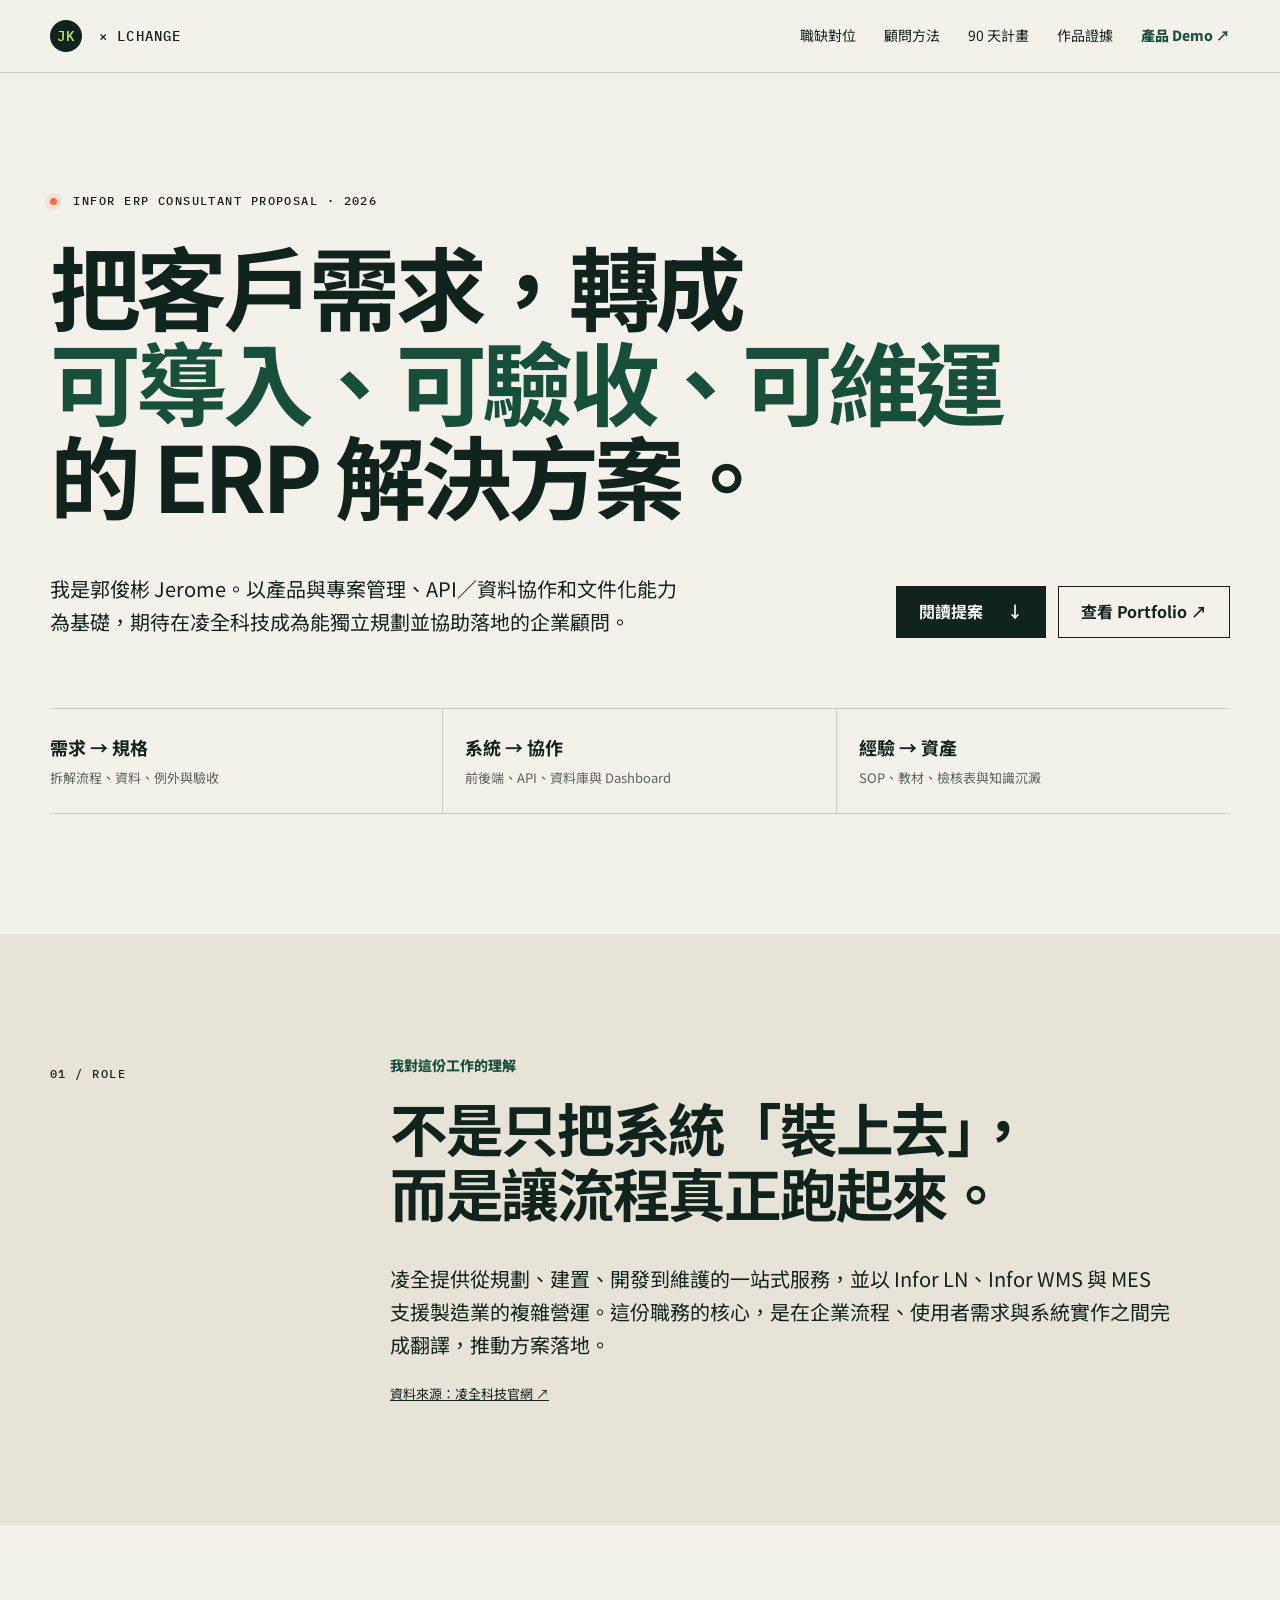
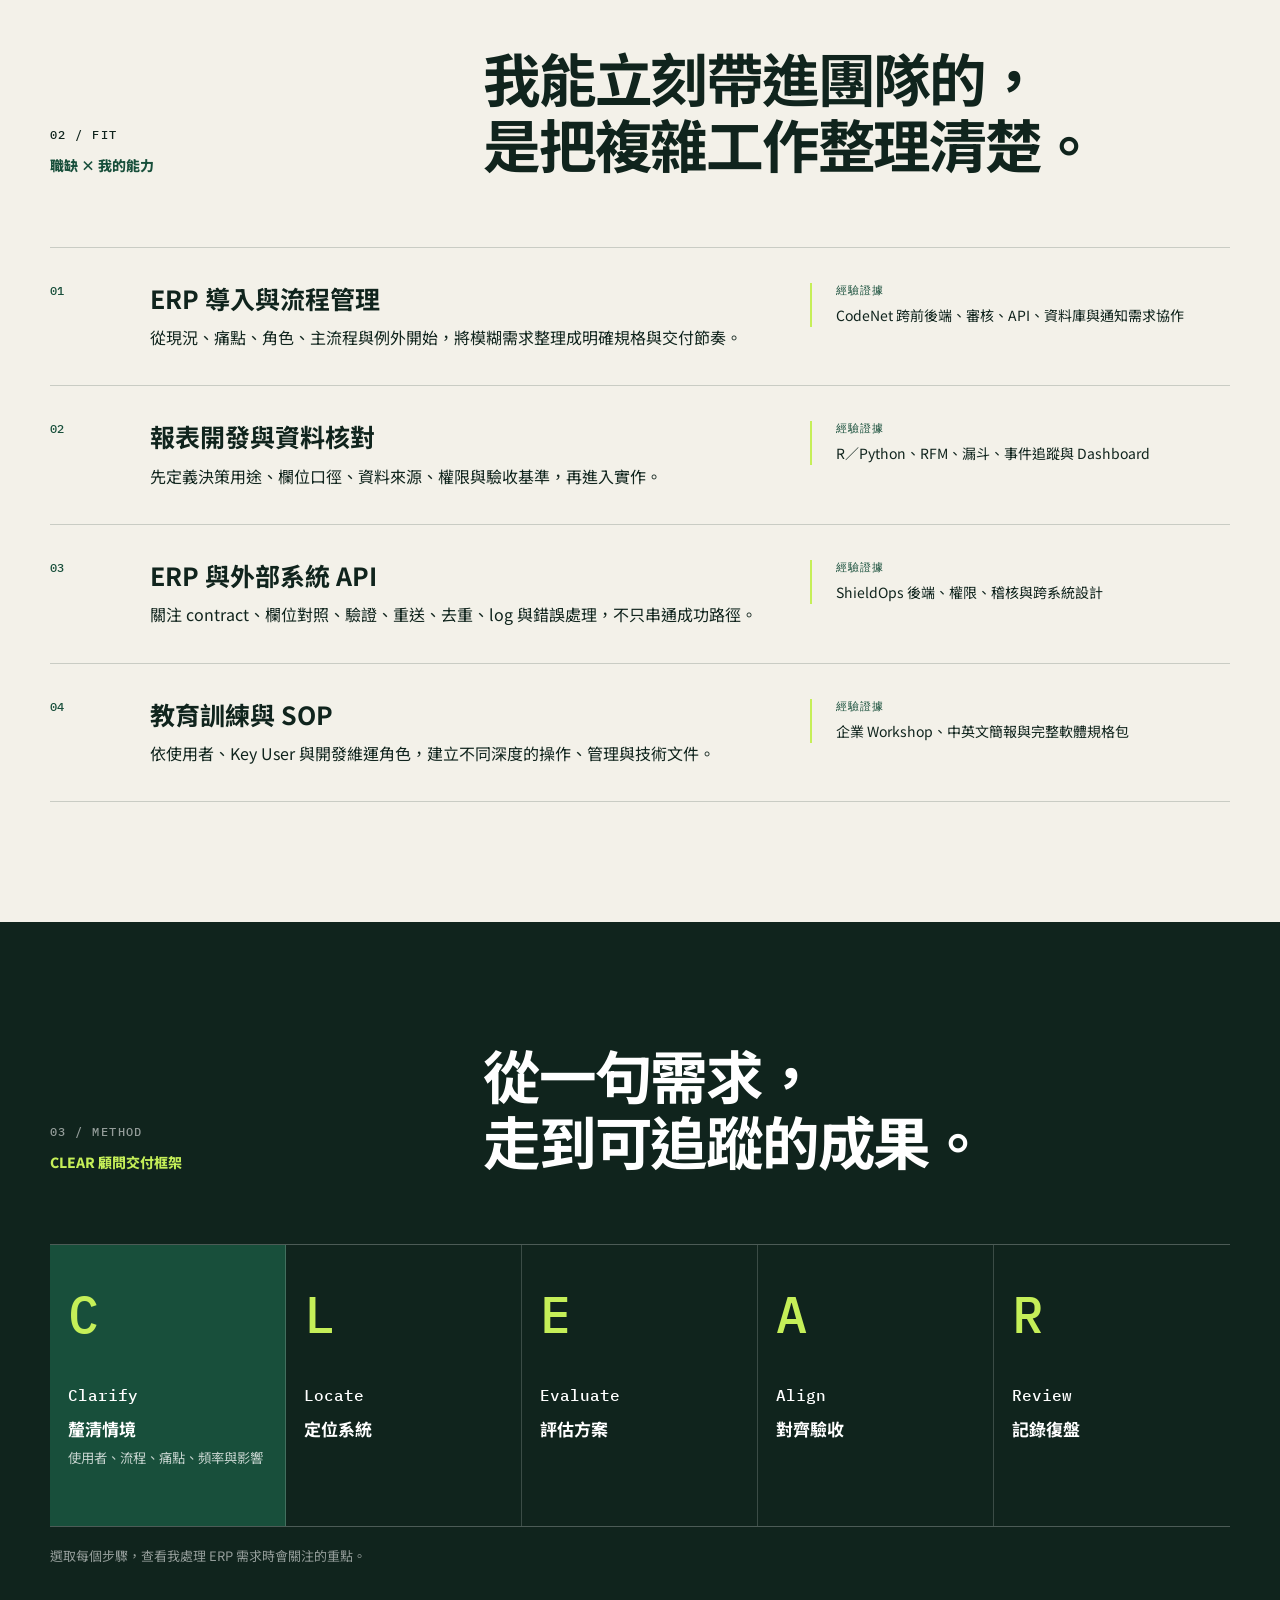
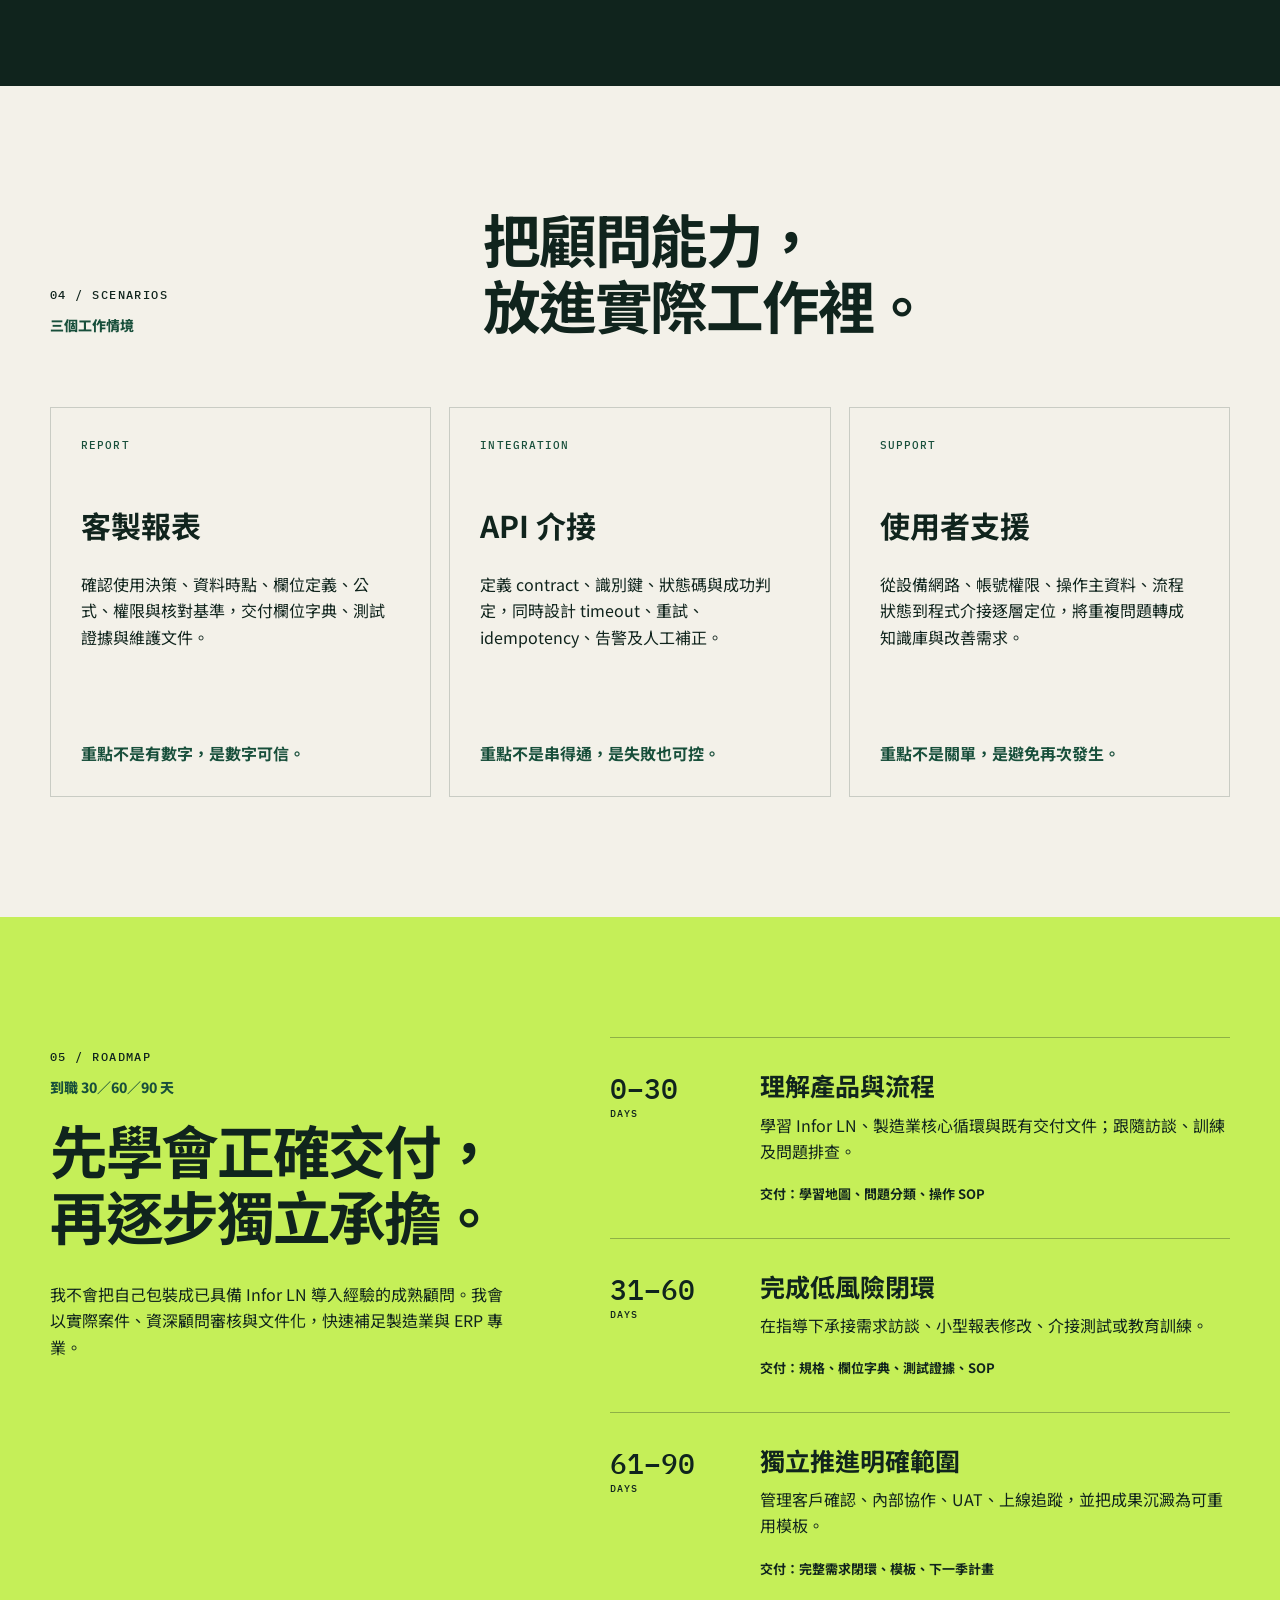
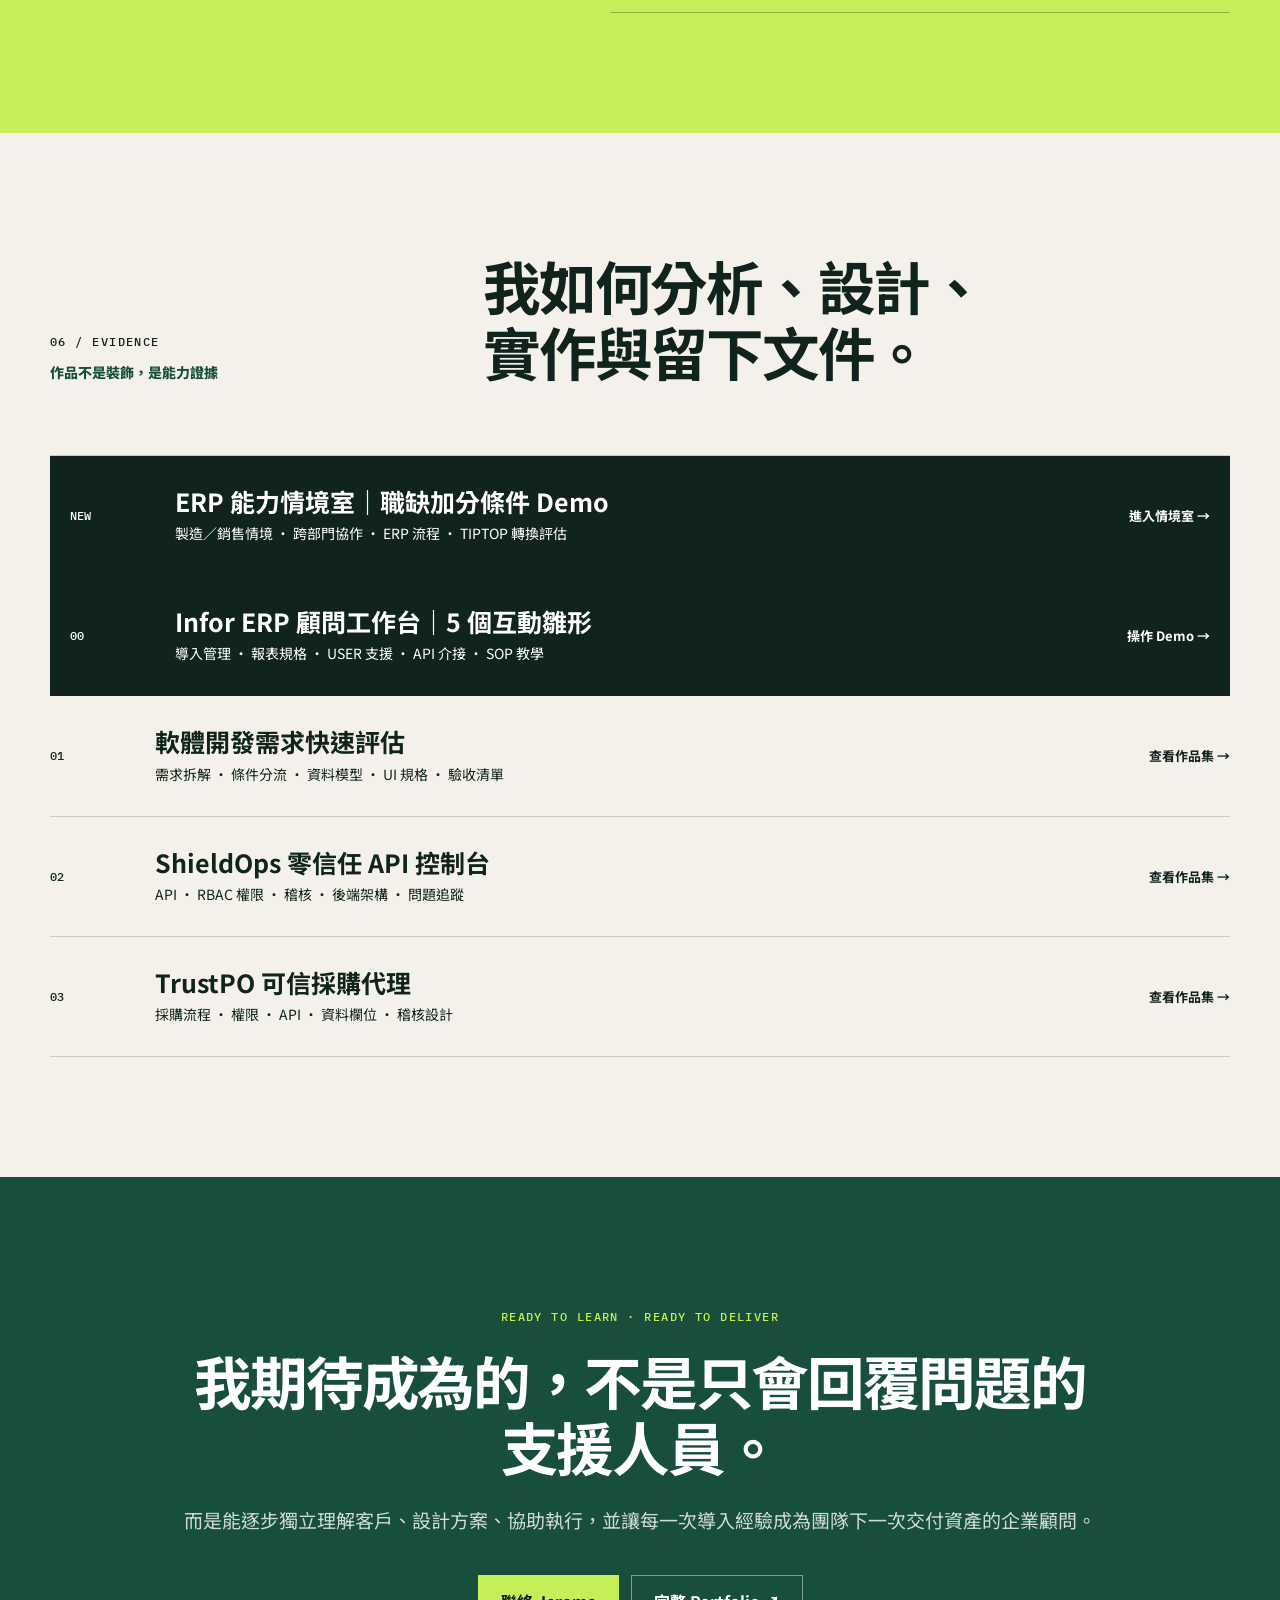
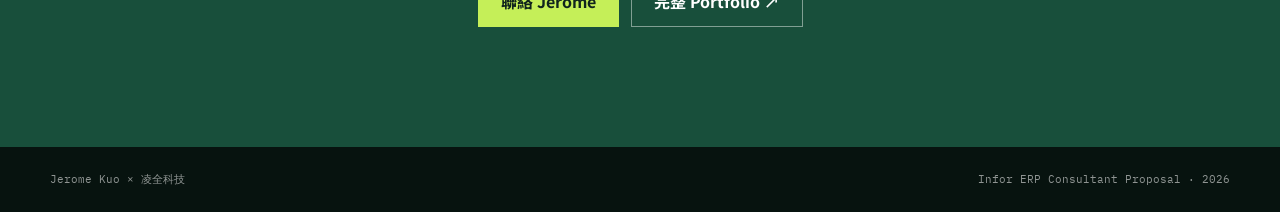
==== index.html @ cfd9006b "Launch ERP consultant proposal demos" ====
<!doctype html>
<html lang="zh-Hant">
<head>
  <meta charset="utf-8">
  <meta name="viewport" content="width=device-width, initial-scale=1">
  <meta name="description" content="Jerome Kuo 應徵凌全科技 Infor ERP 企業顧問的個人提案網站。">
  <meta name="theme-color" content="#07130f">
  <title>Jerome Kuo × 凌全科技｜Infor ERP 顧問提案</title>
  <link rel="preconnect" href="https://fonts.googleapis.com">
  <link rel="preconnect" href="https://fonts.gstatic.com" crossorigin>
  <link href="https://fonts.googleapis.com/css2?family=IBM+Plex+Mono:wght@400;500&family=Noto+Sans+TC:wght@400;500;600;700;800;900&display=swap" rel="stylesheet">
  <link rel="stylesheet" href="styles.css">
</head>
<body>
  <div class="progress" aria-hidden="true"><span id="progressBar"></span></div>
  <header class="nav-wrap">
    <nav class="nav container" aria-label="主要導覽">
      <a class="brand" href="#top" aria-label="回到頁首"><span>JK</span> × LCHANGE</a>
      <button class="menu-button" id="menuButton" aria-expanded="false" aria-controls="navLinks">選單</button>
      <div class="nav-links" id="navLinks">
        <a href="#fit">職缺對位</a>
        <a href="#method">顧問方法</a>
        <a href="#roadmap">90 天計畫</a>
        <a href="#work">作品證據</a>
        <a class="demo-nav" href="demos.html">產品 Demo ↗</a>
      </div>
    </nav>
  </header>

  <main id="top">
    <section class="hero container section">
      <div class="eyebrow"><span class="live-dot"></span> INFOR ERP CONSULTANT PROPOSAL · 2026</div>
      <h1>把客戶需求，轉成<br><em>可導入、可驗收、可維運</em><br>的 ERP 解決方案。</h1>
      <div class="hero-bottom">
        <p class="lead">我是郭俊彬 Jerome。以產品與專案管理、API／資料協作和文件化能力為基礎，期待在凌全科技成為能獨立規劃並協助落地的企業顧問。</p>
        <div class="hero-actions">
          <a class="button primary" href="#proposal">閱讀提案 <span>↓</span></a>
          <a class="button secondary" href="https://jjfishjj.github.io/jeromeresume/" target="_blank" rel="noreferrer">查看 Portfolio ↗</a>
        </div>
      </div>
      <div class="hero-stats" aria-label="能力摘要">
        <div><strong>需求 → 規格</strong><span>拆解流程、資料、例外與驗收</span></div>
        <div><strong>系統 → 協作</strong><span>前後端、API、資料庫與 Dashboard</span></div>
        <div><strong>經驗 → 資產</strong><span>SOP、教材、檢核表與知識沉澱</span></div>
      </div>
    </section>

    <section class="statement section" id="proposal">
      <div class="container statement-grid">
        <p class="section-no">01 / ROLE</p>
        <div>
          <p class="kicker">我對這份工作的理解</p>
          <h2>不是只把系統「裝上去」，<br>而是讓流程真正跑起來。</h2>
          <p class="body-large">凌全提供從規劃、建置、開發到維護的一站式服務，並以 Infor LN、Infor WMS 與 MES 支援製造業的複雜營運。這份職務的核心，是在企業流程、使用者需求與系統實作之間完成翻譯，推動方案落地。</p>
          <a class="text-link" href="https://www.lchange.tech/" target="_blank" rel="noreferrer">資料來源：凌全科技官網 ↗</a>
        </div>
      </div>
    </section>

    <section class="section container" id="fit">
      <div class="section-head">
        <div><p class="section-no">02 / FIT</p><p class="kicker">職缺 × 我的能力</p></div>
        <h2>我能立刻帶進團隊的，<br>是把複雜工作整理清楚。</h2>
      </div>
      <div class="fit-list">
        <article class="fit-row reveal">
          <span class="fit-index">01</span>
          <div><h3>ERP 導入與流程管理</h3><p>從現況、痛點、角色、主流程與例外開始，將模糊需求整理成明確規格與交付節奏。</p></div>
          <div class="evidence"><span>經驗證據</span>CodeNet 跨前後端、審核、API、資料庫與通知需求協作</div>
        </article>
        <article class="fit-row reveal">
          <span class="fit-index">02</span>
          <div><h3>報表開發與資料核對</h3><p>先定義決策用途、欄位口徑、資料來源、權限與驗收基準，再進入實作。</p></div>
          <div class="evidence"><span>經驗證據</span>R／Python、RFM、漏斗、事件追蹤與 Dashboard</div>
        </article>
        <article class="fit-row reveal">
          <span class="fit-index">03</span>
          <div><h3>ERP 與外部系統 API</h3><p>關注 contract、欄位對照、驗證、重送、去重、log 與錯誤處理，不只串通成功路徑。</p></div>
          <div class="evidence"><span>經驗證據</span>ShieldOps 後端、權限、稽核與跨系統設計</div>
        </article>
        <article class="fit-row reveal">
          <span class="fit-index">04</span>
          <div><h3>教育訓練與 SOP</h3><p>依使用者、Key User 與開發維運角色，建立不同深度的操作、管理與技術文件。</p></div>
          <div class="evidence"><span>經驗證據</span>企業 Workshop、中英文簡報與完整軟體規格包</div>
        </article>
      </div>
    </section>

    <section class="method section" id="method">
      <div class="container">
        <div class="section-head light">
          <div><p class="section-no">03 / METHOD</p><p class="kicker">CLEAR 顧問交付框架</p></div>
          <h2>從一句需求，<br>走到可追蹤的成果。</h2>
        </div>
        <div class="method-steps">
          <article class="method-step active" tabindex="0"><b>C</b><h3>Clarify</h3><p>釐清情境</p><small>使用者、流程、痛點、頻率與影響</small></article>
          <article class="method-step" tabindex="0"><b>L</b><h3>Locate</h3><p>定位系統</p><small>模組、主資料、交易與資料主責</small></article>
          <article class="method-step" tabindex="0"><b>E</b><h3>Evaluate</h3><p>評估方案</p><small>標準功能、設定、報表、介接或客製</small></article>
          <article class="method-step" tabindex="0"><b>A</b><h3>Align</h3><p>對齊驗收</p><small>欄位、規則、權限、測試與完成定義</small></article>
          <article class="method-step" tabindex="0"><b>R</b><h3>Review</h3><p>記錄復盤</p><small>SIT／UAT、上線、SOP 與模板沉澱</small></article>
        </div>
        <p class="method-note">選取每個步驟，查看我處理 ERP 需求時會關注的重點。</p>
      </div>
    </section>

    <section class="section container" id="scenario">
      <div class="section-head">
        <div><p class="section-no">04 / SCENARIOS</p><p class="kicker">三個工作情境</p></div>
        <h2>把顧問能力，<br>放進實際工作裡。</h2>
      </div>
      <div class="scenario-grid">
        <article class="scenario reveal"><span>REPORT</span><h3>客製報表</h3><p>確認使用決策、資料時點、欄位定義、公式、權限與核對基準，交付欄位字典、測試證據與維護文件。</p><strong>重點不是有數字，是數字可信。</strong></article>
        <article class="scenario reveal"><span>INTEGRATION</span><h3>API 介接</h3><p>定義 contract、識別鍵、狀態碼與成功判定，同時設計 timeout、重試、idempotency、告警及人工補正。</p><strong>重點不是串得通，是失敗也可控。</strong></article>
        <article class="scenario reveal"><span>SUPPORT</span><h3>使用者支援</h3><p>從設備網路、帳號權限、操作主資料、流程狀態到程式介接逐層定位，將重複問題轉成知識庫與改善需求。</p><strong>重點不是關單，是避免再次發生。</strong></article>
      </div>
    </section>

    <section class="roadmap section" id="roadmap">
      <div class="container roadmap-grid">
        <div class="roadmap-intro"><p class="section-no">05 / ROADMAP</p><p class="kicker">到職 30／60／90 天</p><h2>先學會正確交付，<br>再逐步獨立承擔。</h2><p>我不會把自己包裝成已具備 Infor LN 導入經驗的成熟顧問。我會以實際案件、資深顧問審核與文件化，快速補足製造業與 ERP 專業。</p></div>
        <div class="timeline">
          <article class="timeline-item reveal"><div class="day">0–30<small>DAYS</small></div><div><h3>理解產品與流程</h3><p>學習 Infor LN、製造業核心循環與既有交付文件；跟隨訪談、訓練及問題排查。</p><span>交付：學習地圖、問題分類、操作 SOP</span></div></article>
          <article class="timeline-item reveal"><div class="day">31–60<small>DAYS</small></div><div><h3>完成低風險閉環</h3><p>在指導下承接需求訪談、小型報表修改、介接測試或教育訓練。</p><span>交付：規格、欄位字典、測試證據、SOP</span></div></article>
          <article class="timeline-item reveal"><div class="day">61–90<small>DAYS</small></div><div><h3>獨立推進明確範圍</h3><p>管理客戶確認、內部協作、UAT、上線追蹤，並把成果沉澱為可重用模板。</p><span>交付：完整需求閉環、模板、下一季計畫</span></div></article>
        </div>
      </div>
    </section>

    <section class="section container" id="work">
      <div class="section-head">
        <div><p class="section-no">06 / EVIDENCE</p><p class="kicker">作品不是裝飾，是能力證據</p></div>
        <h2>我如何分析、設計、<br>實作與留下文件。</h2>
      </div>
      <div class="work-list">
        <a class="work-item featured" href="fit-demos.html"><span>NEW</span><div><h3>ERP 能力情境室｜職缺加分條件 Demo</h3><p>製造／銷售情境 · 跨部門協作 · ERP 流程 · TIPTOP 轉換評估</p></div><b>進入情境室 →</b></a>
        <a class="work-item featured" href="demos.html"><span>00</span><div><h3>Infor ERP 顧問工作台｜5 個互動雛形</h3><p>導入管理 · 報表規格 · USER 支援 · API 介接 · SOP 教學</p></div><b>操作 Demo →</b></a>
        <a class="work-item" href="https://jjfishjj.github.io/jeromeresume/" target="_blank" rel="noreferrer"><span>01</span><div><h3>軟體開發需求快速評估</h3><p>需求拆解 · 條件分流 · 資料模型 · UI 規格 · 驗收清單</p></div><b>查看作品集 →</b></a>
        <a class="work-item" href="https://jjfishjj.github.io/jeromeresume/" target="_blank" rel="noreferrer"><span>02</span><div><h3>ShieldOps 零信任 API 控制台</h3><p>API · RBAC 權限 · 稽核 · 後端架構 · 問題追蹤</p></div><b>查看作品集 →</b></a>
        <a class="work-item" href="https://jjfishjj.github.io/jeromeresume/" target="_blank" rel="noreferrer"><span>03</span><div><h3>TrustPO 可信採購代理</h3><p>採購流程 · 權限 · API · 資料欄位 · 稽核設計</p></div><b>查看作品集 →</b></a>
      </div>
    </section>

    <section class="closing section">
      <div class="container">
        <p class="eyebrow">READY TO LEARN · READY TO DELIVER</p>
        <h2>我期待成為的，不是只會回覆問題的支援人員。</h2>
        <p>而是能逐步獨立理解客戶、設計方案、協助執行，並讓每一次導入經驗成為團隊下一次交付資產的企業顧問。</p>
        <div class="closing-actions"><a class="button primary" href="https://tw.linkedin.com/in/kuo-jun-bin-%EC%A4%80%EB%B9%88-jerome-0a224490" target="_blank" rel="noreferrer">聯絡 Jerome</a><a class="button ghost" href="https://jjfishjj.github.io/jeromeresume/" target="_blank" rel="noreferrer">完整 Portfolio ↗</a></div>
      </div>
    </section>
  </main>

  <footer><div class="container"><span>Jerome Kuo × 凌全科技</span><span>Infor ERP Consultant Proposal · 2026</span></div></footer>
  <script src="script.js"></script>
</body>
</html>
---- styles.css ----
:root{--ink:#10241d;--paper:#f3f1e9;--cream:#e7e3d6;--green:#184f3b;--lime:#c5ef58;--orange:#ff6b42;--line:rgba(16,36,29,.18);--white:#fff;--max:1180px}*{box-sizing:border-box}html{scroll-behavior:smooth}body{margin:0;background:var(--paper);color:var(--ink);font-family:"Noto Sans TC",sans-serif;line-height:1.65}a{color:inherit}.container{width:min(var(--max),calc(100% - 48px));margin:auto}.section{padding:120px 0}.progress{position:fixed;top:0;left:0;right:0;height:3px;z-index:100;background:transparent}.progress span{display:block;width:0;height:100%;background:var(--lime)}.nav-wrap{position:sticky;top:0;z-index:90;background:rgba(243,241,233,.9);backdrop-filter:blur(16px);border-bottom:1px solid var(--line)}.nav{height:72px;display:flex;align-items:center;justify-content:space-between}.brand{font:500 14px "IBM Plex Mono",monospace;text-decoration:none;letter-spacing:.08em}.brand span{display:inline-grid;place-items:center;width:32px;height:32px;margin-right:8px;background:var(--ink);color:var(--lime);border-radius:50%}.nav-links{display:flex;gap:28px}.nav-links a{font-size:14px;text-decoration:none}.nav-links a:hover{color:var(--green)}.menu-button{display:none;background:transparent;border:1px solid var(--line);padding:8px 12px}.hero{min-height:calc(100vh - 72px);display:flex;flex-direction:column;justify-content:center}.eyebrow,.section-no{font:500 12px "IBM Plex Mono",monospace;letter-spacing:.12em;text-transform:uppercase}.live-dot{display:inline-block;width:7px;height:7px;margin-right:8px;background:var(--orange);border-radius:50%;box-shadow:0 0 0 5px rgba(255,107,66,.12)}h1{font-size:clamp(48px,7.1vw,96px);line-height:1.04;letter-spacing:-.05em;margin:30px 0 50px;max-width:1100px}h1 em{font-style:normal;color:var(--green)}.hero-bottom{display:grid;grid-template-columns:1.35fr 1fr;gap:80px;align-items:end}.lead{font-size:20px;max-width:680px;margin:0}.hero-actions{display:flex;gap:12px;justify-content:flex-end}.button{display:inline-flex;align-items:center;justify-content:center;gap:24px;min-height:52px;padding:0 22px;border:1px solid var(--ink);font-weight:700;text-decoration:none;transition:.2s}.button:hover{transform:translateY(-2px)}.button.primary{background:var(--ink);color:var(--white)}.button.primary:hover{background:var(--green)}.button.secondary{background:transparent}.hero-stats{display:grid;grid-template-columns:repeat(3,1fr);margin-top:70px;border-top:1px solid var(--line);border-bottom:1px solid var(--line)}.hero-stats div{padding:24px 22px;border-right:1px solid var(--line)}.hero-stats div:first-child{padding-left:0}.hero-stats div:last-child{border:0}.hero-stats strong,.hero-stats span{display:block}.hero-stats strong{font-size:18px}.hero-stats span{font-size:13px;opacity:.68;margin-top:5px}.statement{background:var(--cream)}.statement-grid{display:grid;grid-template-columns:1fr 3fr;gap:60px}.kicker{font-size:14px;font-weight:800;color:var(--green);margin:0 0 18px}.statement h2,.section-head h2,.roadmap h2,.closing h2{font-size:clamp(34px,4.5vw,62px);line-height:1.14;letter-spacing:-.04em;margin:0}.body-large{font-size:20px;max-width:780px;margin:36px 0 18px}.text-link{font-size:13px}.section-head{display:grid;grid-template-columns:1fr 2fr;gap:60px;margin-bottom:70px;align-items:end}.section-head>div p:last-child{margin-bottom:0}.fit-list{border-top:1px solid var(--line)}.fit-row{display:grid;grid-template-columns:70px 1.5fr 1fr;gap:30px;padding:35px 0;border-bottom:1px solid var(--line);align-items:start}.fit-index{font:500 12px "IBM Plex Mono",monospace;color:var(--green)}h3{font-size:25px;line-height:1.25;margin:0 0 10px}.fit-row p,.evidence{margin:0}.evidence{font-size:14px;padding-left:24px;border-left:2px solid var(--lime)}.evidence span{display:block;font:500 11px "IBM Plex Mono",monospace;letter-spacing:.1em;color:var(--green);margin-bottom:6px}.method{background:var(--ink);color:var(--white)}.section-head.light .kicker{color:var(--lime)}.section-head.light .section-no{opacity:.55}.method-steps{display:grid;grid-template-columns:repeat(5,1fr);border-top:1px solid rgba(255,255,255,.25);border-bottom:1px solid rgba(255,255,255,.25)}.method-step{padding:35px 18px;min-height:280px;border-right:1px solid rgba(255,255,255,.18);cursor:pointer;transition:.25s;outline:none}.method-step:last-child{border:0}.method-step b{font:500 52px "IBM Plex Mono",monospace;color:var(--lime)}.method-step h3{font:500 16px "IBM Plex Mono",monospace;margin-top:38px}.method-step p{font-size:17px;font-weight:700;margin:4px 0}.method-step small{display:block;opacity:0;transform:translateY(8px);transition:.25s}.method-step:hover,.method-step.active,.method-step:focus{background:var(--green)}.method-step:hover small,.method-step.active small,.method-step:focus small{opacity:.75;transform:none}.method-note{font-size:13px;opacity:.55;margin:18px 0 0}.scenario-grid{display:grid;grid-template-columns:repeat(3,1fr);gap:18px}.scenario{min-height:390px;padding:30px;border:1px solid var(--line);display:flex;flex-direction:column;transition:.25s}.scenario:hover{transform:translateY(-5px);border-color:var(--green)}.scenario>span{font:500 11px "IBM Plex Mono",monospace;color:var(--green);letter-spacing:.1em}.scenario h3{font-size:30px;margin-top:55px}.scenario p{font-size:16px}.scenario strong{margin-top:auto;padding-top:40px;color:var(--green)}.roadmap{background:var(--lime)}.roadmap-grid{display:grid;grid-template-columns:1fr 1.35fr;gap:100px}.roadmap-intro>p:last-child{max-width:460px;margin-top:32px}.timeline{border-top:1px solid rgba(16,36,29,.3)}.timeline-item{display:grid;grid-template-columns:120px 1fr;gap:30px;padding:32px 0;border-bottom:1px solid rgba(16,36,29,.3)}.day{font:500 28px "IBM Plex Mono",monospace}.day small{display:block;font-size:10px;letter-spacing:.1em}.timeline-item p{margin:0 0 15px}.timeline-item span{font-size:13px;font-weight:700}.work-list{border-top:1px solid var(--line)}.work-item{display:grid;grid-template-columns:80px 1fr auto;gap:25px;align-items:center;padding:30px 0;border-bottom:1px solid var(--line);text-decoration:none;transition:.2s}.work-item:hover{padding-left:16px;background:rgba(255,255,255,.36)}.work-item>span{font:500 12px "IBM Plex Mono",monospace}.work-item h3{margin:0}.work-item p{margin:5px 0 0;font-size:14px}.work-item b{font-size:13px}.deploy-note{font-size:12px;opacity:.55}.closing{background:var(--green);color:var(--white);text-align:center}.closing .container{max-width:920px}.closing .eyebrow{color:var(--lime)}.closing h2{margin:24px 0}.closing p:not(.eyebrow){font-size:19px;opacity:.8}.closing-actions{display:flex;justify-content:center;gap:12px;margin-top:40px}.closing .primary{background:var(--lime);color:var(--ink);border-color:var(--lime)}.button.ghost{color:var(--white);border-color:rgba(255,255,255,.45)}footer{background:#07130f;color:rgba(255,255,255,.55);padding:25px 0;font:400 11px "IBM Plex Mono",monospace}footer .container{display:flex;justify-content:space-between}.reveal{opacity:0;transform:translateY(18px);transition:opacity .6s,transform .6s}.reveal.visible{opacity:1;transform:none}@media(max-width:800px){.container{width:min(100% - 28px,var(--max))}.section{padding:80px 0}.menu-button{display:block}.nav-links{display:none;position:absolute;top:72px;left:0;right:0;padding:20px;background:var(--paper);border-bottom:1px solid var(--line);flex-direction:column}.nav-links.open{display:flex}.hero{min-height:auto;padding-top:95px;padding-bottom:70px}h1{font-size:46px}.hero-bottom,.statement-grid,.section-head,.roadmap-grid{grid-template-columns:1fr;gap:32px}.hero-actions{justify-content:flex-start;flex-wrap:wrap}.hero-stats{grid-template-columns:1fr}.hero-stats div,.hero-stats div:first-child{padding:17px 0;border-right:0;border-bottom:1px solid var(--line)}.hero-stats div:last-child{border-bottom:0}.statement-grid>.section-no{display:none}.fit-row{grid-template-columns:35px 1fr}.fit-row .evidence{grid-column:2}.method-steps{grid-template-columns:1fr}.method-step{min-height:auto;border-right:0;border-bottom:1px solid rgba(255,255,255,.18);display:grid;grid-template-columns:55px 1fr;column-gap:12px;padding:22px 5px}.method-step b{grid-row:1/4;font-size:38px}.method-step h3{margin:2px 0}.method-step small{opacity:.7;transform:none}.scenario-grid{grid-template-columns:1fr}.scenario{min-height:320px}.roadmap-grid{gap:60px}.work-item{grid-template-columns:42px 1fr}.work-item b{grid-column:2}.closing-actions{flex-direction:column}footer .container{gap:12px;flex-direction:column}.section-head{margin-bottom:45px}}
.nav-links .demo-nav{font-weight:800;color:var(--green)}.work-item.featured{background:var(--ink);color:var(--white);padding-left:20px;padding-right:20px}.work-item.featured:hover{background:var(--green)}@media(prefers-reduced-motion:reduce){html{scroll-behavior:auto}.reveal{opacity:1;transform:none;transition:none}.button,.scenario,.work-item{transition:none}}
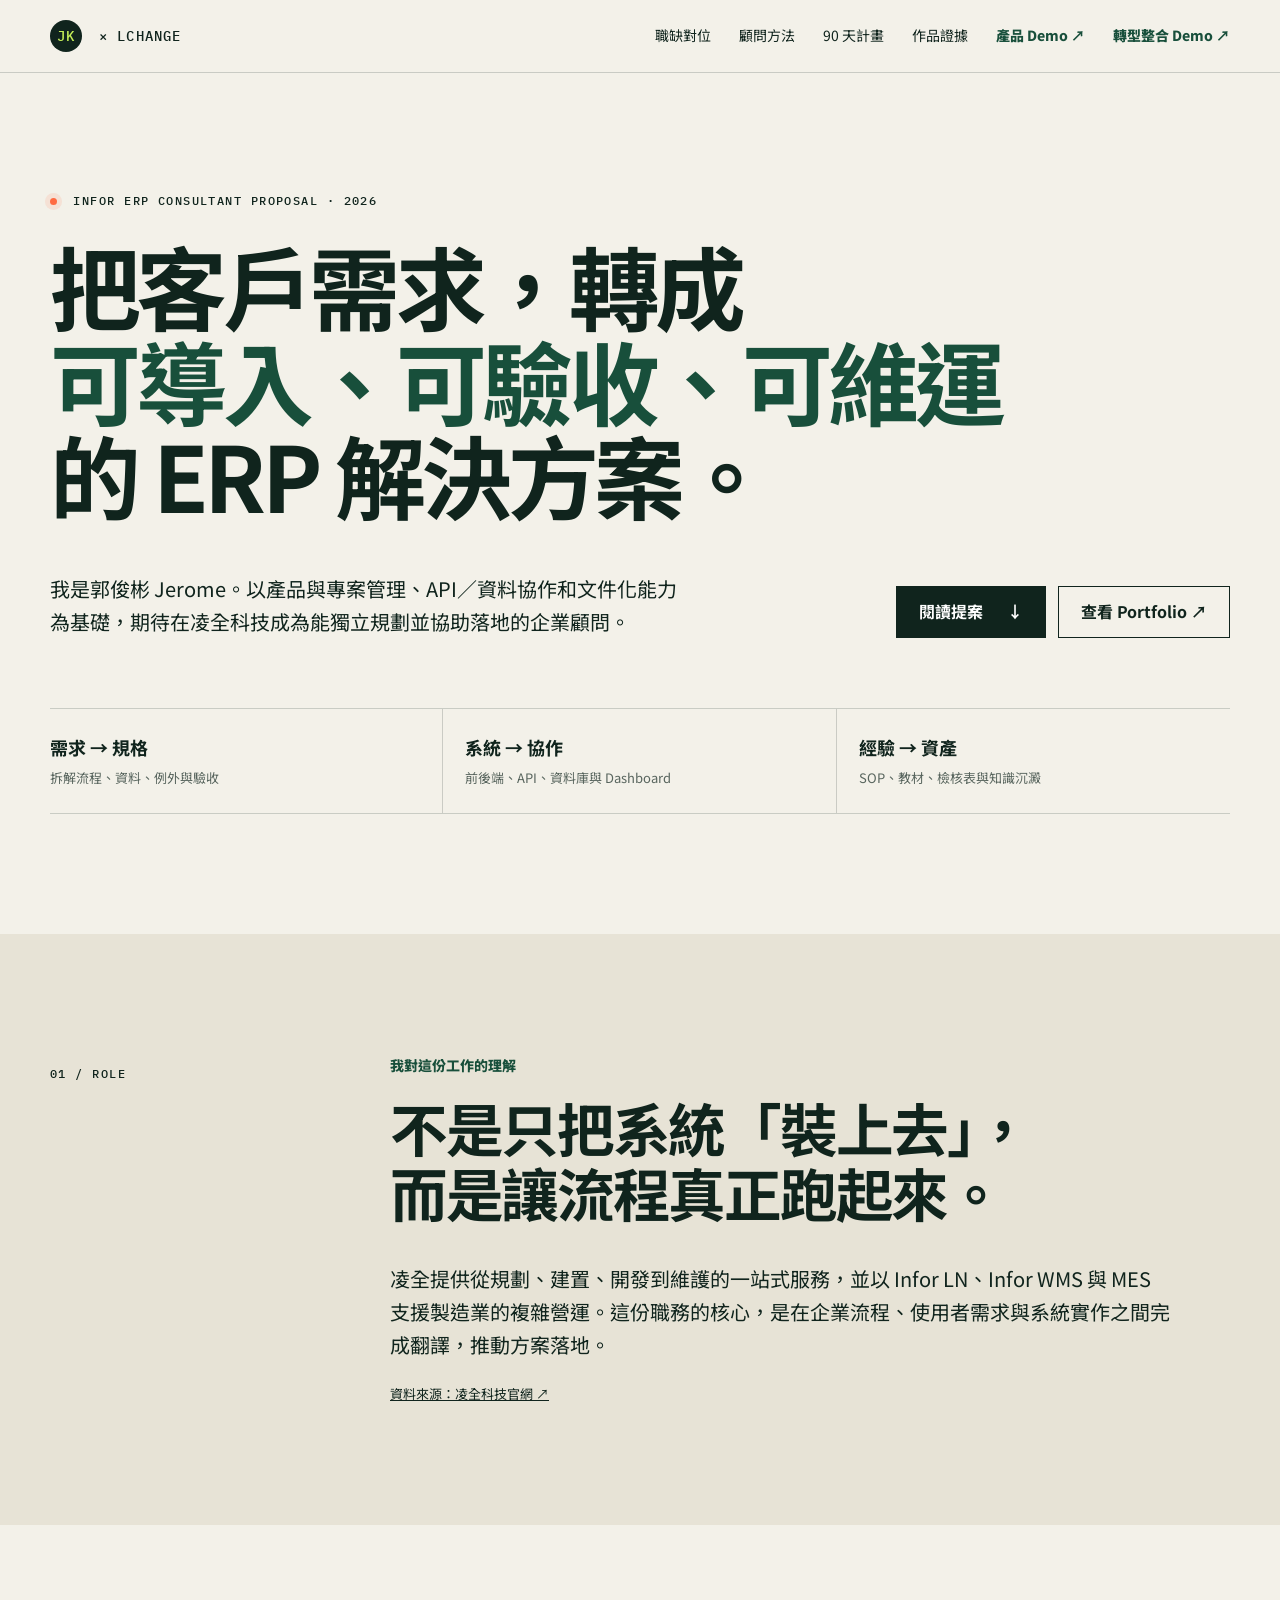
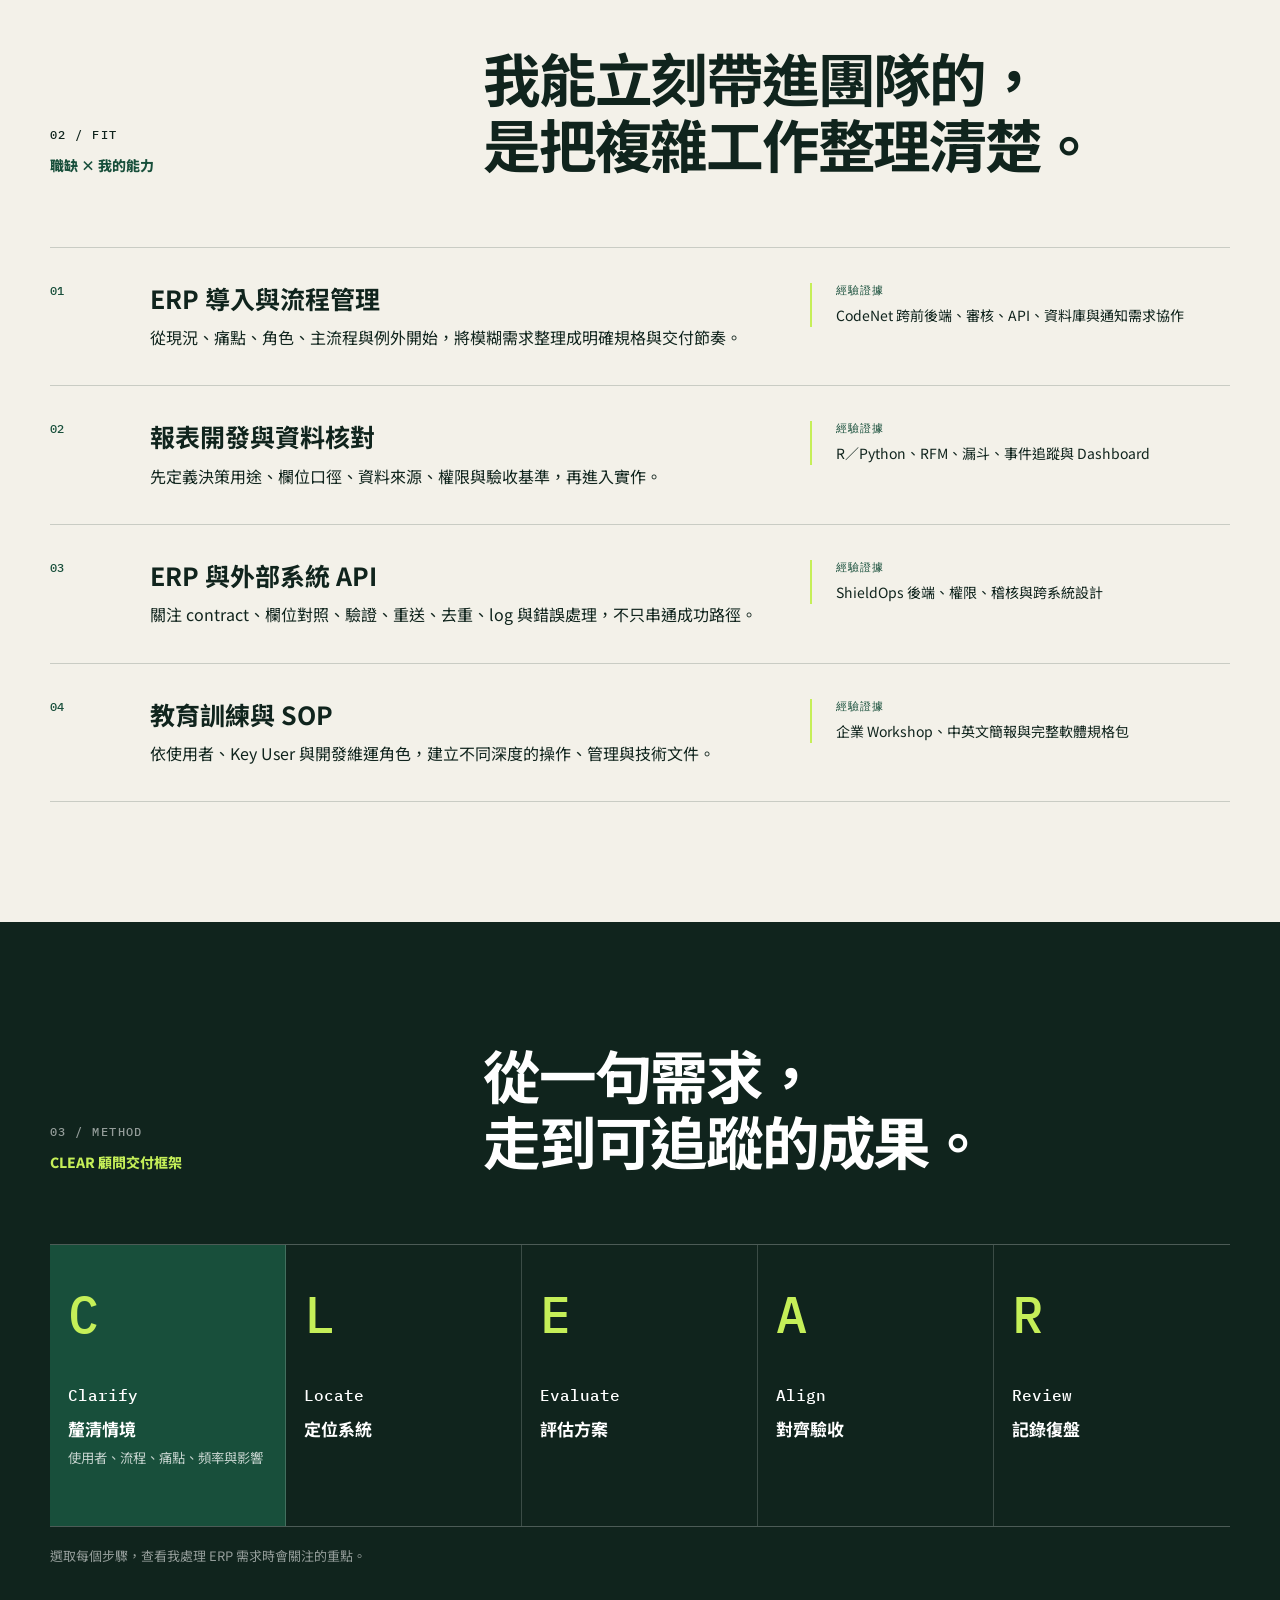
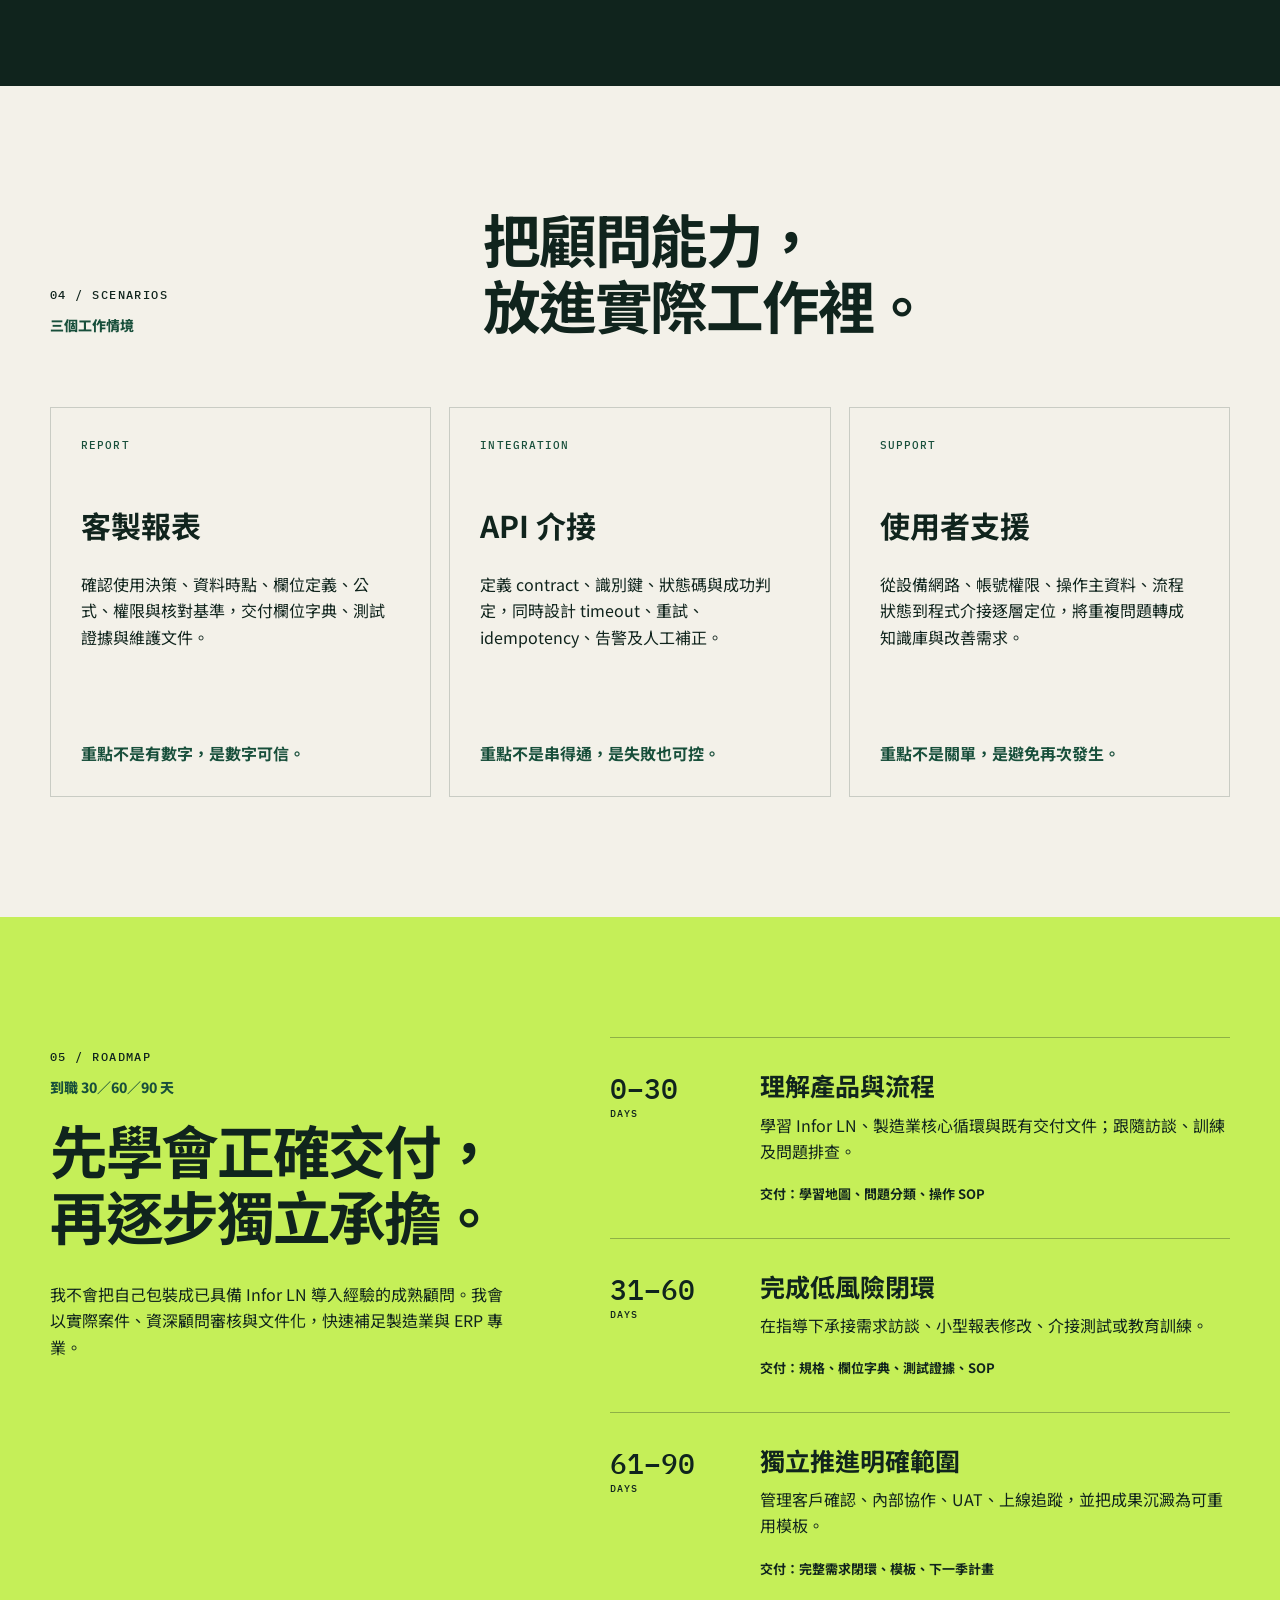
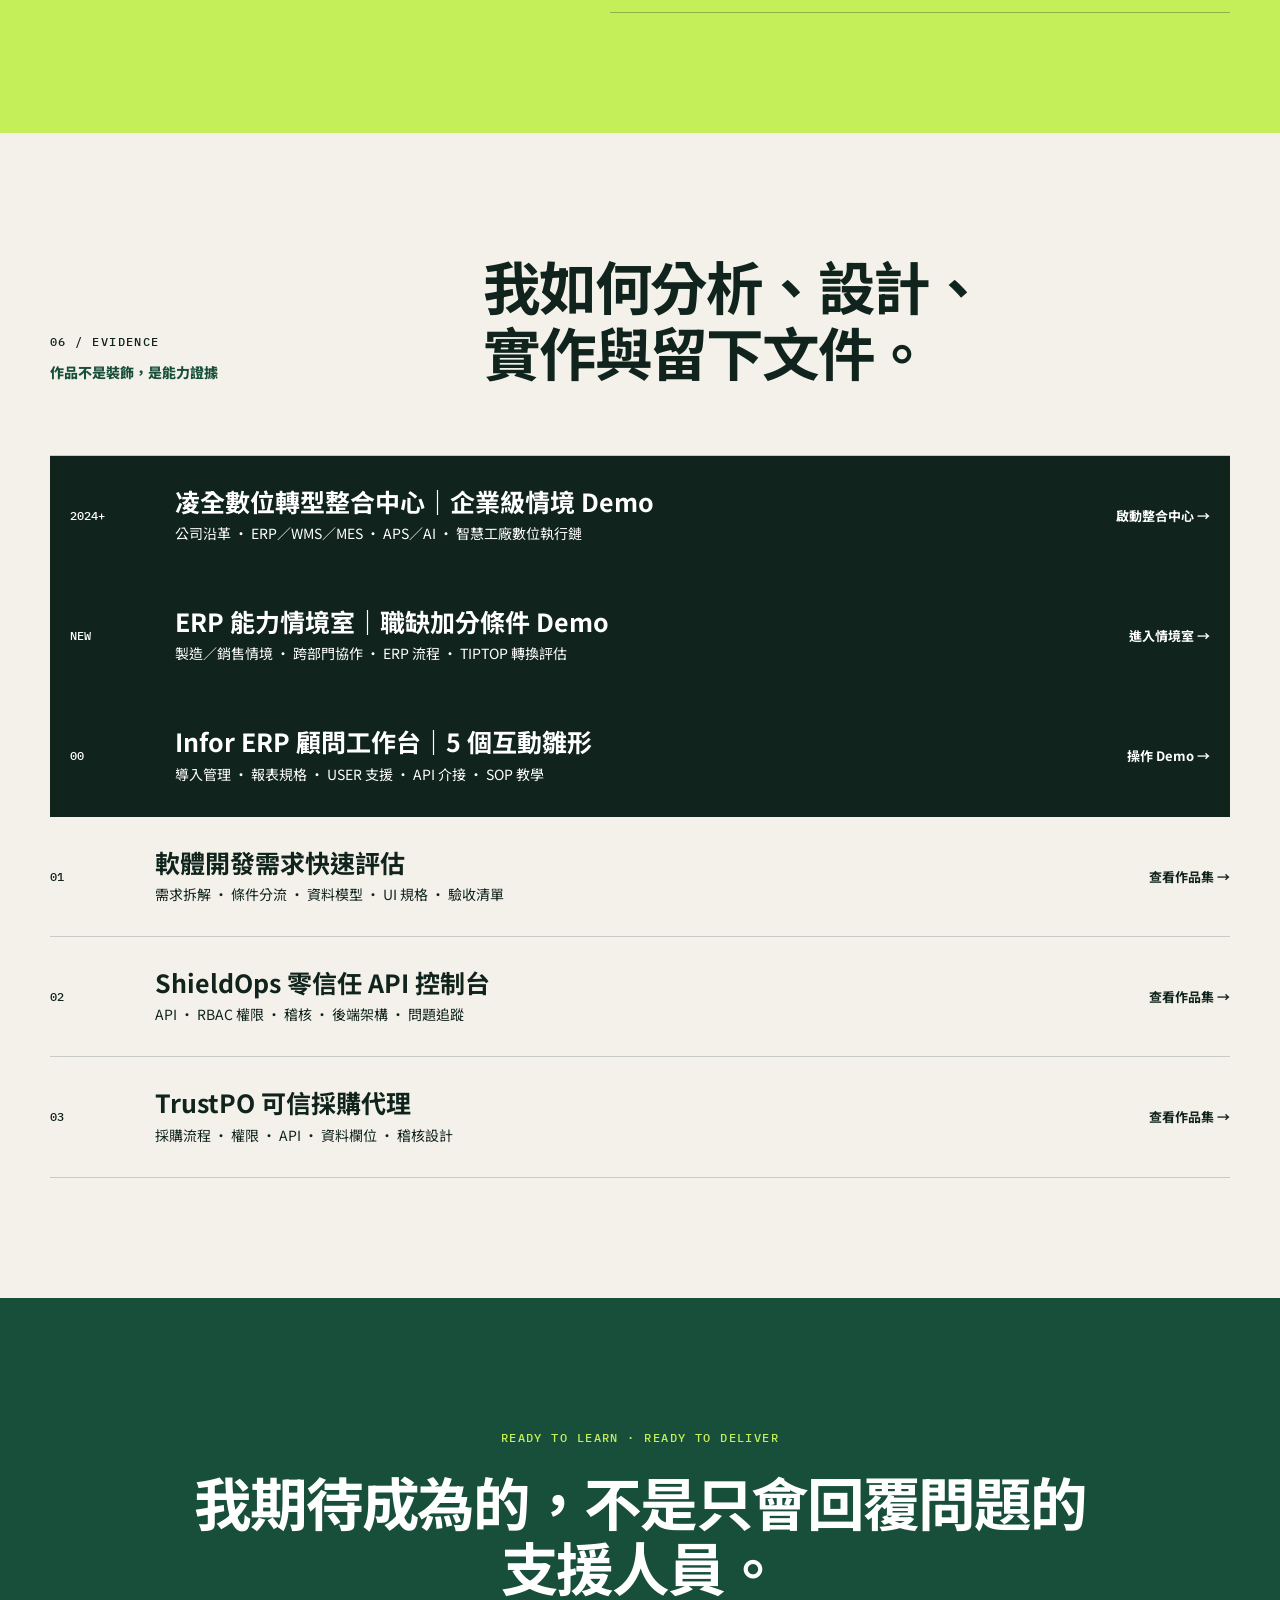
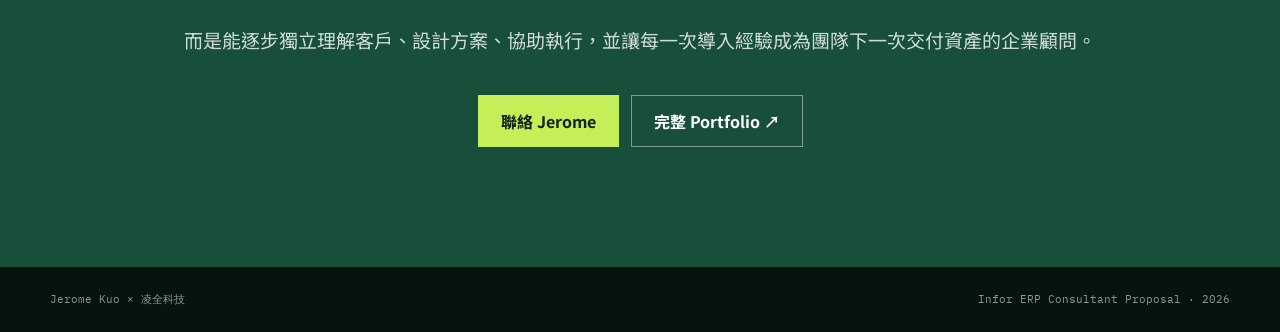
==== commit e133fd63: "Add digital transformation integration demo" ====
--- a/index.html
+++ b/index.html
@@ -23,6 +23,7 @@
         <a href="#roadmap">90 天計畫</a>
         <a href="#work">作品證據</a>
         <a class="demo-nav" href="demos.html">產品 Demo ↗</a>
+        <a class="demo-nav" href="transformation-demo.html">轉型整合 Demo ↗</a>
       </div>
     </nav>
   </header>
@@ -132,6 +133,7 @@
         <h2>我如何分析、設計、<br>實作與留下文件。</h2>
       </div>
       <div class="work-list">
+        <a class="work-item featured" href="transformation-demo.html"><span>2024+</span><div><h3>凌全數位轉型整合中心｜企業級情境 Demo</h3><p>公司沿革 · ERP／WMS／MES · APS／AI · 智慧工廠數位執行鏈</p></div><b>啟動整合中心 →</b></a>
         <a class="work-item featured" href="fit-demos.html"><span>NEW</span><div><h3>ERP 能力情境室｜職缺加分條件 Demo</h3><p>製造／銷售情境 · 跨部門協作 · ERP 流程 · TIPTOP 轉換評估</p></div><b>進入情境室 →</b></a>
         <a class="work-item featured" href="demos.html"><span>00</span><div><h3>Infor ERP 顧問工作台｜5 個互動雛形</h3><p>導入管理 · 報表規格 · USER 支援 · API 介接 · SOP 教學</p></div><b>操作 Demo →</b></a>
         <a class="work-item" href="https://jjfishjj.github.io/jeromeresume/" target="_blank" rel="noreferrer"><span>01</span><div><h3>軟體開發需求快速評估</h3><p>需求拆解 · 條件分流 · 資料模型 · UI 規格 · 驗收清單</p></div><b>查看作品集 →</b></a>
